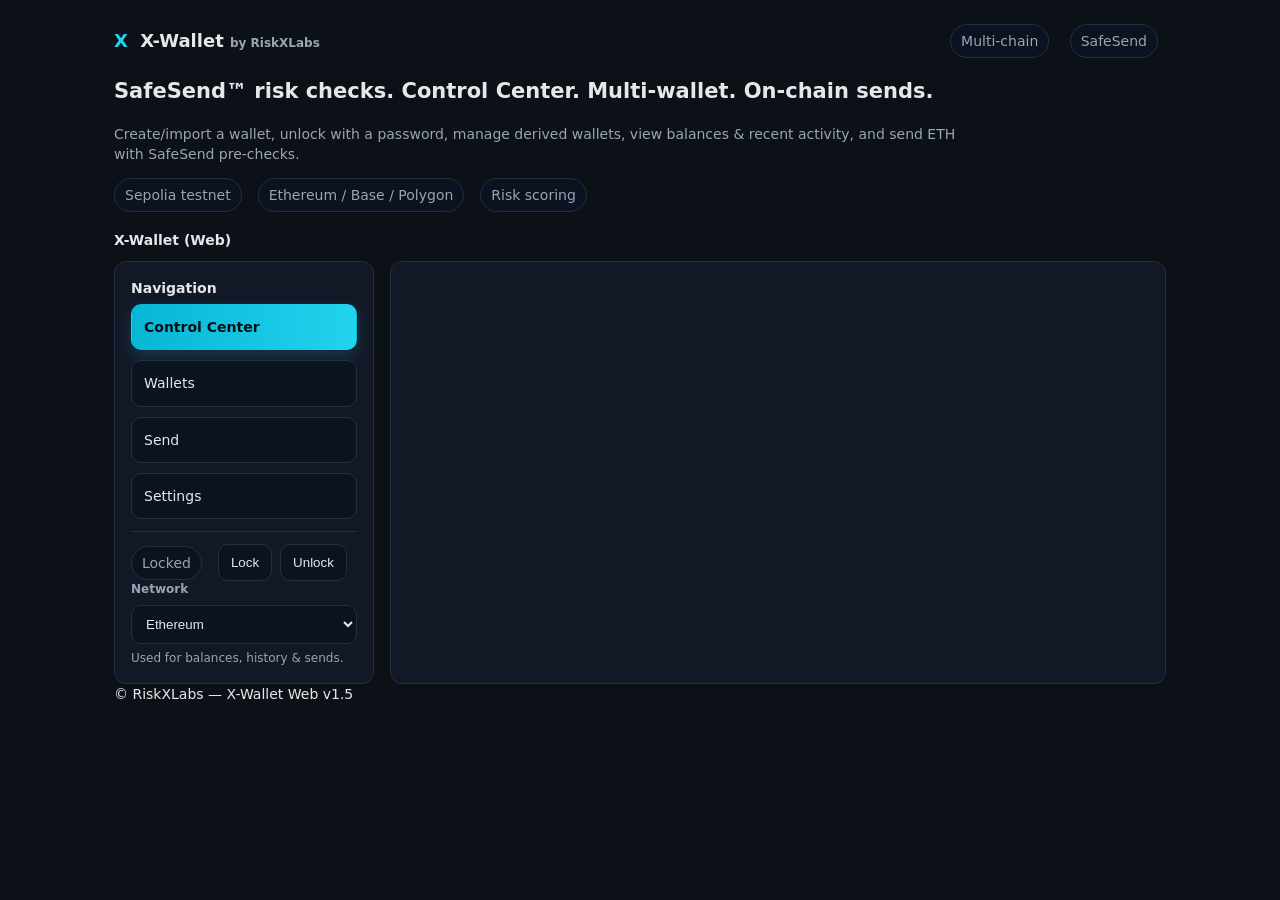
==== index.html @ 80f44974 "Update index.html" ====
<!doctype html>
<html lang="en">
<head>
  <meta charset="utf-8" />
  <meta name="viewport" content="width=device-width, initial-scale=1" />
  <title>X-Wallet by RiskXLabs — Web v1.5 (1.4 layout)</title>

  <!-- CSP: esm.sh (modules), your RPC/Worker; Etherscan only for links -->
  <meta http-equiv="Content-Security-Policy"
        content="
          default-src 'self';
          script-src 'self' https://esm.sh;
          connect-src 'self'
                       https://eth-mainnet.g.alchemy.com
                       https://eth-sepolia.g.alchemy.com
                       https://base-mainnet.g.alchemy.com
                       https://polygon-mainnet.g.alchemy.com
                       https://arb-mainnet.g.alchemy.com
                       https://opt-mainnet.g.alchemy.com
                       https://xwalletv1dot2.agedotcom.workers.dev
                       https://xwalletv1dot2.agedotcom.workers.dev/;
          style-src 'self' 'unsafe-inline';
          img-src 'self' data:;
          font-src 'self' data:;
          base-uri 'self';
          frame-ancestors 'none';
        ">

  <link rel="icon" href="assets/favicon.png" />
  <link rel="stylesheet" href="css/styles.css" />
</head>
<body>
  <div class="container">
    <!-- Top bar / brand -->
    <div class="nav">
      <div class="brand">
        <span class="x">X</span> X-Wallet <span class="small">by RiskXLabs</span>
      </div>
      <div class="cta">
        <span class="badge">Multi-chain</span>
        <span class="badge">SafeSend</span>
      </div>
    </div>

    <!-- Hero -->
    <section class="hero">
      <div>
        <h1>SafeSend™ risk checks. Control Center. Multi-wallet. On-chain sends.</h1>
        <p class="lead">
          Create/import a wallet, unlock with a password, manage derived wallets,
          view balances & recent activity, and send ETH with SafeSend pre-checks.
        </p>
        <div class="flex">
          <span class="badge">Sepolia testnet</span>
          <span class="badge">Ethereum / Base / Polygon</span>
          <span class="badge">Risk scoring</span>
        </div>
      </div>
    </section>

    <!-- App shell -->
    <section class="app">
      <div class="section-title">X-Wallet (Web)</div>
      <div class="app-grid">
        <!-- Sidebar -->
        <div class="card sidebar">
          <div class="label">Navigation</div>
          <div class="item active" data-view="dashboard">Control Center</div>
          <div class="item" data-view="wallets">Wallets</div>
          <div class="item" data-view="send">Send</div>
          <div class="item" data-view="settings">Settings</div>
          <hr class="sep" />
          <div class="flex">
            <div id="lockState" class="badge">Locked</div>
            <button class="btn" id="btnLock">Lock</button>
            <button class="btn" id="btnUnlock">Unlock</button>
          </div>

          <!-- NEW: Network selector (v1.5) -->
          <div class="net-select">
            <div class="label small">Network</div>
            <select id="netSelect">
              <option value="ethereum">Ethereum</option>
              <option value="base">Base</option>
              <option value="polygon">Polygon</option>
              <option value="arbitrum">Arbitrum</option>
              <option value="optimism">Optimism</option>
              <option value="sepolia">Sepolia</option>
            </select>
            <div class="small" style="margin-top:6px;color:var(--muted)">
              Used for balances, history & sends.
            </div>
          </div>
        </div>

        <!-- Main view container -->
        <div class="card" id="view"><!-- app.js renders here --></div>
      </div>
    </section>

    <footer class="footer">© RiskXLabs — X-Wallet Web v1.5</footer>
  </div>

  <!-- Unlock modal -->
  <div class="lock" id="lockModal" aria-hidden="true">
    <div class="panel">
      <div class="label">Unlock your wallet</div>
      <div class="small">Your secret phrase is encrypted locally. Enter your password to unlock.</div>
      <div style="height:8px"></div>
      <input id="unlockPassword" type="password" placeholder="Password" />
      <div style="height:8px"></div>
      <div class="flex">
        <button class="btn" id="doUnlock">Unlock</button>
        <button class="btn ghost" id="cancelUnlock">Cancel</button>
      </div>
      <div class="small" id="unlockMsg"></div>
    </div>
  </div>

  <!-- Risk Review Modal (SafeSend) -->
  <div id="riskModal" class="modal" aria-hidden="true">
    <div class="modal__panel">
      <div class="modal__header">
        <div class="label">SafeSend risk review</div>
        <button id="riskClose" class="icon-btn" aria-label="Close">✕</button>
      </div>

      <div class="risk-meter">
        <div id="riskMeter" class="risk-meter__scale">
          <div id="riskMeterBar" class="risk-meter__bar" style="--score:0"></div>
        </div>
        <div class="risk-meter__labels"><span>0</span><span>25</span><span>50</span><span>75</span><span>100</span></div>
        <div id="riskScoreText" class="risk-meter__score">Risk score: 0</div>
      </div>

      <div id="riskFactors" class="risk-factors small"></div>

      <div id="riskWarning" class="risk-warning" style="display:none">
        This transaction has been identified by SafeSend as one involving substantial risk of being a scam or fraud.
        The submitter understands that this is an attempt at intervention using the best available information.
        The submitter assumes full financial responsibility for ignoring the stated risk factors.
        <label class="checkbox"><input id="riskAgree" type="checkbox"> <span>I agree</span></label>
      </div>

      <div class="modal__actions">
        <button id="riskCancel" class="btn ghost">Cancel</button>
        <button id="riskProceed" class="btn primary" disabled>Complete transaction</button>
      </div>
    </div>
  </div>

  <!-- Minimal bootstrapping for network select -->
  <script>
    (function(){
      const KEY = "xw.selectedNetworks";
      const el  = document.getElementById("netSelect");
      try {
        const stored = JSON.parse(localStorage.getItem(KEY) || '["sepolia"]');
        const cur = Array.isArray(stored) && stored[0] ? stored[0] : "sepolia";
        el.value = cur;
      } catch { el.value = "sepolia"; }

      el.addEventListener("change", () => {
        const val = el.value || "sepolia";
        localStorage.setItem(KEY, JSON.stringify([val]));
        // Optional: let app.js update provider immediately if it listens.
        window.dispatchEvent(new CustomEvent("xw:networkChanged", { detail: val }));
      });
    })();
  </script>

  <!-- App script (ESM) -->
  <script type="module" src="js/app.js"></script>
</body>
</html>
---- css/styles.css ----
/* === Base =========================================================== */
:root{
  --bg:#0c1117; --card:#121826; --text:#e6e7ea; --muted:#9aa4b2;
  --border:#262f40; --accent:#06b6d4; --accent-2:#22d3ee;
  --danger:#ef4444; --warn:#f59e0b; --ok:#10b981;
}
*{box-sizing:border-box}
html,body{margin:0;padding:0;background:var(--bg);color:var(--text);font:14px/1.45 system-ui,-apple-system,Segoe UI,Roboto,Inter,Arial,sans-serif}
a{color:#7dd3fc;text-decoration:none}a:hover{text-decoration:underline}
.container{max-width:1100px;margin:0 auto;padding:24px}

/* nav / hero / cards / sidebar -------------------------------------- */
.nav{display:flex;align-items:center;justify-content:space-between;margin-bottom:16px}
.brand{font-weight:700;font-size:18px}.brand .x{color:var(--accent-2);margin-right:6px}
.cta .badge{margin-left:8px}
.hero .lead{color:var(--muted);max-width:850px}
.badge{display:inline-block;padding:6px 10px;background:#0b1220;border:1px solid var(--border);border-radius:999px;margin-right:8px;color:var(--muted)}

.section-title{font-weight:700;margin:18px 0 10px}
.app-grid{display:grid;grid-template-columns:260px 1fr;gap:16px}
.card{background:var(--card);border:1px solid var(--border);border-radius:12px;padding:16px}

/* Sidebar items exactly like 1.4 (button feel + hover) */
.sidebar .item{
  padding:12px;border-radius:10px;border:1px solid var(--border);margin-bottom:10px;cursor:pointer;
  background:#0b1220; transition: border-color .15s, background .15s, transform .05s;
}
.sidebar .item:hover{border-color:#334155;background:#0d1524}
.sidebar .item.active{
  background:linear-gradient(90deg,var(--accent),var(--accent-2)); color:#041019; border-color:transparent; font-weight:800;
  box-shadow:0 6px 16px rgba(34,211,238,.18);
}

/* Shared UI */
.flex{display:flex;gap:8px;align-items:center}
.sep{border:none;border-top:1px solid var(--border);margin:12px 0}
.label{font-weight:700;margin-bottom:6px}
.small{color:var(--muted);font-size:12px}
.mono{font-family:ui-monospace,SFMono-Regular,Menlo,Consolas,"Liberation Mono",monospace}

/* buttons / inputs --------------------------------------------------- */
.btn{background:#0b1220;border:1px solid var(--border);color:var(--text);border-radius:10px;padding:10px 12px;cursor:pointer}
.btn:hover{border-color:#334155}
.btn.primary{background:linear-gradient(90deg,var(--accent),var(--accent-2));color:#041019;border:0;font-weight:800}
.btn.ghost{background:transparent;border:1px solid var(--border)}
.icon-btn{background:transparent;border:1px solid var(--border);border-radius:8px;color:var(--muted);padding:6px 8px;cursor:pointer}
.icon-btn:hover{color:var(--text);border-color:#48556a}
input,select,textarea{width:100%;background:#0b1220;border:1px solid var(--border);color:var(--text);border-radius:10px;padding:10px}
.table{width:100%;border-collapse:collapse}
.table th,.table td{border-bottom:1px solid var(--border);padding:10px 6px;text-align:left}

/* lock modal --------------------------------------------------------- */
.lock{position:fixed;inset:0;background:#0008;display:none;align-items:center;justify-content:center;z-index:60}
.lock.active{display:flex}
.lock .panel{background:var(--card);border:1px solid var(--border);border-radius:12px;padding:16px;max-width:420px;width:100%}

/* === Risk Review modal (1.4 styling) ================================ */
.modal{position:fixed;inset:0;display:none;align-items:center;justify-content:center;background:#0008;z-index:70}
.modal.active{display:flex}
.modal__panel{background:var(--card);border:1px solid var(--border);border-radius:14px;max-width:560px;width:100%;padding:18px}
.modal__header{display:flex;align-items:center;justify-content:space-between;margin-bottom:8px}
.modal__actions{display:flex;justify-content:flex-end;gap:8px;margin-top:12px}

/* Risk Meter (animated) */
.risk-meter{margin:6px 0 10px}
.risk-meter__scale{
  position:relative;height:18px;border-radius:999px;background:#0b1220;border:1px solid var(--border);overflow:hidden;
}
.risk-meter__bar{
  position:absolute;left:0;top:0;bottom:0;width:calc(var(--score,0)*1%);
  background:linear-gradient(90deg,#10b981 0% 60%,#f59e0b 60% 85%,#ef4444 85% 100%);
  border-radius:999px;box-shadow:0 0 4px #000 inset;transition:width .6s ease;
}
.risk-meter__labels{display:flex;justify-content:space-between;font-size:12px;color:var(--muted);margin-top:6px}
.risk-meter__score{margin-top:6px;font-weight:700}

/* Factors ------------------------------------------------------------ */
.risk-factors{display:grid;gap:8px;margin-top:10px}
.factor{display:flex;align-items:flex-start;gap:8px;border:1px solid var(--border);border-radius:10px;padding:8px}
.factor__badge{font-size:12px;padding:4px 8px;border-radius:999px;color:#061416;font-weight:700}
.factor--low  .factor__badge{background:var(--ok)}
.factor--medium .factor__badge,
.factor--med .factor__badge{background:var(--warn)}
.factor--high .factor__badge{background:var(--danger)}

/* Warning copy ------------------------------------------------------- */
.risk-warning{border:1px solid #4c1d1d;background:#1b0b0b;border-radius:12px;padding:12px;margin-top:10px;color:#fca5a5}
.checkbox{display:flex;align-items:center;gap:8px;margin-top:8px}

/* Risk chips on history items --------------------------------------- */
.chip{display:inline-block;border-radius:999px;padding:2px 8px;font-size:11px;border:1px solid var(--border);margin-left:6px}
.chip.low{background:#072d26;color:#6ee7b7;border-color:#0f3d35}
.chip.med{background:#3a2b08;color:#fde68a;border-color:#6b4d0e}
.chip.high{background:#3b0a0a;color:#fca5a5;border-color:#7f1d1d}

/* send form ---------------------------------------------------------- */
.send-form{display:grid;grid-template-columns:1fr 1fr 1fr auto;gap:8px;align-items:center}
@media (max-width:840px){.app-grid{grid-template-columns:1fr}.send-form{grid-template-columns:1fr}}
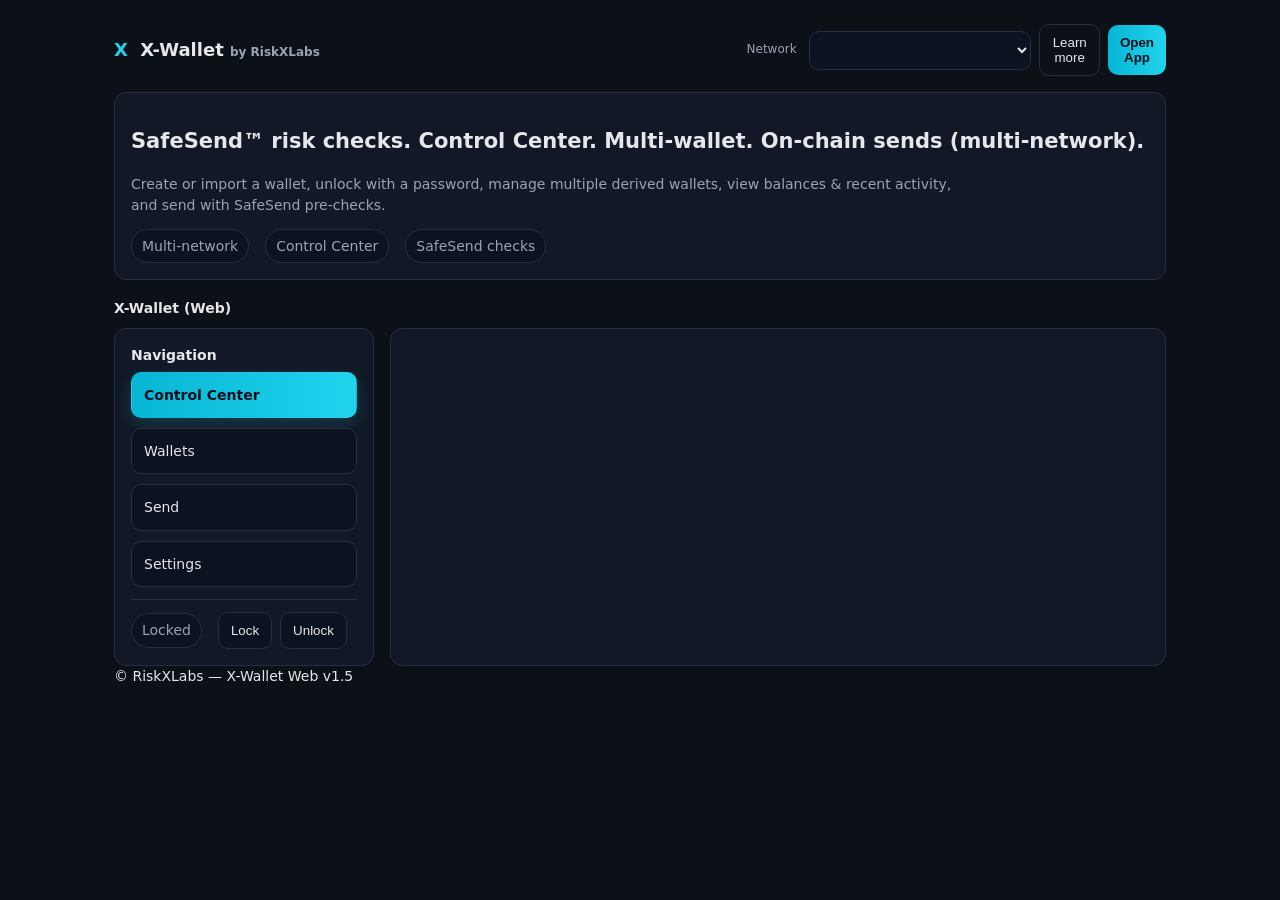
==== commit b0d01426: "Update index.html" ====
--- a/index.html
+++ b/index.html
@@ -3,22 +3,14 @@
 <head>
   <meta charset="utf-8" />
   <meta name="viewport" content="width=device-width, initial-scale=1" />
-  <title>X-Wallet by RiskXLabs — Web v1.5 (1.4 layout)</title>
+  <title>X-Wallet by RiskXLabs — Web v1.5</title>
 
-  <!-- CSP: esm.sh (modules), your RPC/Worker; Etherscan only for links -->
+  <!-- CSP: esm modules, Alchemy (any network), and your SafeSend worker -->
   <meta http-equiv="Content-Security-Policy"
         content="
           default-src 'self';
           script-src 'self' https://esm.sh;
-          connect-src 'self'
-                       https://eth-mainnet.g.alchemy.com
-                       https://eth-sepolia.g.alchemy.com
-                       https://base-mainnet.g.alchemy.com
-                       https://polygon-mainnet.g.alchemy.com
-                       https://arb-mainnet.g.alchemy.com
-                       https://opt-mainnet.g.alchemy.com
-                       https://xwalletv1dot2.agedotcom.workers.dev
-                       https://xwalletv1dot2.agedotcom.workers.dev/;
+          connect-src 'self' https://*.g.alchemy.com https://xwalletv1dot2.agedotcom.workers.dev;
           style-src 'self' 'unsafe-inline';
           img-src 'self' data:;
           font-src 'self' data:;
@@ -26,39 +18,45 @@
           frame-ancestors 'none';
         ">
 
-  <link rel="icon" href="assets/favicon.png" />
+  <!-- Your existing stylesheet (keeps v1.4 aesthetic) -->
   <link rel="stylesheet" href="css/styles.css" />
 </head>
 <body>
   <div class="container">
-    <!-- Top bar / brand -->
-    <div class="nav">
+    <!-- Top nav / brand -->
+    <div class="nav" style="display:flex;align-items:center;justify-content:space-between;margin-bottom:16px">
       <div class="brand">
-        <span class="x">X</span> X-Wallet <span class="small">by RiskXLabs</span>
+        <span class="x" style="color:#22d3ee;margin-right:6px">X</span>
+        X-Wallet <span class="small">by RiskXLabs</span>
       </div>
-      <div class="cta">
-        <span class="badge">Multi-chain</span>
-        <span class="badge">SafeSend</span>
+      <div class="cta" style="display:flex;align-items:center;gap:8px">
+        <!-- Network selector -->
+        <label for="networkSelect" class="small" style="margin-right:4px">Network</label>
+        <select id="networkSelect" style="min-width:160px">
+          <!-- app.js fills and selects current -->
+        </select>
+        <button class="btn ghost" id="ctaLearn">Learn more</button>
+        <button class="btn primary" id="ctaApp">Open App</button>
       </div>
     </div>
 
     <!-- Hero -->
-    <section class="hero">
+    <section class="hero card">
       <div>
-        <h1>SafeSend™ risk checks. Control Center. Multi-wallet. On-chain sends.</h1>
+        <h1>SafeSend™ risk checks. Control Center. Multi-wallet. On-chain sends (multi-network).</h1>
         <p class="lead">
-          Create/import a wallet, unlock with a password, manage derived wallets,
-          view balances & recent activity, and send ETH with SafeSend pre-checks.
+          Create or import a wallet, unlock with a password, manage multiple derived wallets,
+          view balances & recent activity, and send with SafeSend pre-checks.
         </p>
         <div class="flex">
-          <span class="badge">Sepolia testnet</span>
-          <span class="badge">Ethereum / Base / Polygon</span>
-          <span class="badge">Risk scoring</span>
+          <span class="badge">Multi-network</span>
+          <span class="badge">Control Center</span>
+          <span class="badge">SafeSend checks</span>
         </div>
       </div>
     </section>
 
-    <!-- App shell -->
+    <!-- App shell (v1.4 layout) -->
     <section class="app">
       <div class="section-title">X-Wallet (Web)</div>
       <div class="app-grid">
@@ -75,22 +73,6 @@
             <button class="btn" id="btnLock">Lock</button>
             <button class="btn" id="btnUnlock">Unlock</button>
           </div>
-
-          <!-- NEW: Network selector (v1.5) -->
-          <div class="net-select">
-            <div class="label small">Network</div>
-            <select id="netSelect">
-              <option value="ethereum">Ethereum</option>
-              <option value="base">Base</option>
-              <option value="polygon">Polygon</option>
-              <option value="arbitrum">Arbitrum</option>
-              <option value="optimism">Optimism</option>
-              <option value="sepolia">Sepolia</option>
-            </select>
-            <div class="small" style="margin-top:6px;color:var(--muted)">
-              Used for balances, history & sends.
-            </div>
-          </div>
         </div>
 
         <!-- Main view container -->
@@ -101,8 +83,8 @@
     <footer class="footer">© RiskXLabs — X-Wallet Web v1.5</footer>
   </div>
 
-  <!-- Unlock modal -->
-  <div class="lock" id="lockModal" aria-hidden="true">
+  <!-- Lock modal -->
+  <div class="lock" id="lockModal">
     <div class="panel">
       <div class="label">Unlock your wallet</div>
       <div class="small">Your secret phrase is encrypted locally. Enter your password to unlock.</div>
@@ -125,6 +107,7 @@
         <button id="riskClose" class="icon-btn" aria-label="Close">✕</button>
       </div>
 
+      <!-- Meter -->
       <div class="risk-meter">
         <div id="riskMeter" class="risk-meter__scale">
           <div id="riskMeterBar" class="risk-meter__bar" style="--score:0"></div>
@@ -133,8 +116,10 @@
         <div id="riskScoreText" class="risk-meter__score">Risk score: 0</div>
       </div>
 
+      <!-- Factors -->
       <div id="riskFactors" class="risk-factors small"></div>
 
+      <!-- High-risk acknowledgement -->
       <div id="riskWarning" class="risk-warning" style="display:none">
         This transaction has been identified by SafeSend as one involving substantial risk of being a scam or fraud.
         The submitter understands that this is an attempt at intervention using the best available information.
@@ -149,27 +134,7 @@
     </div>
   </div>
 
-  <!-- Minimal bootstrapping for network select -->
-  <script>
-    (function(){
-      const KEY = "xw.selectedNetworks";
-      const el  = document.getElementById("netSelect");
-      try {
-        const stored = JSON.parse(localStorage.getItem(KEY) || '["sepolia"]');
-        const cur = Array.isArray(stored) && stored[0] ? stored[0] : "sepolia";
-        el.value = cur;
-      } catch { el.value = "sepolia"; }
-
-      el.addEventListener("change", () => {
-        const val = el.value || "sepolia";
-        localStorage.setItem(KEY, JSON.stringify([val]));
-        // Optional: let app.js update provider immediately if it listens.
-        window.dispatchEvent(new CustomEvent("xw:networkChanged", { detail: val }));
-      });
-    })();
-  </script>
-
   <!-- App script (ESM) -->
   <script type="module" src="js/app.js"></script>
 </body>
-</html>
+</html>
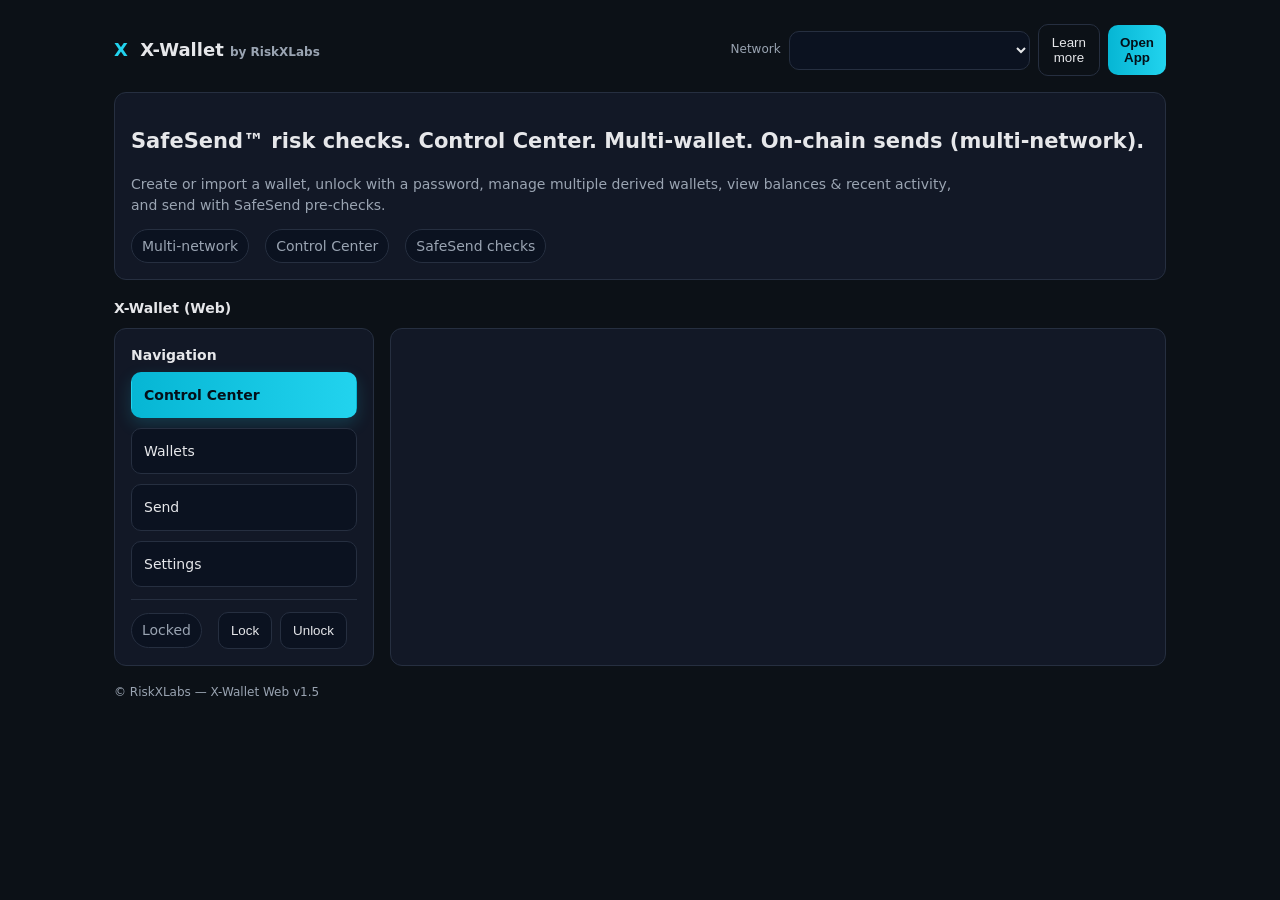
==== commit fbec9fd8: "Update index.html" ====
--- a/index.html
+++ b/index.html
@@ -18,23 +18,18 @@
           frame-ancestors 'none';
         ">
 
-  <!-- Your existing stylesheet (keeps v1.4 aesthetic) -->
   <link rel="stylesheet" href="css/styles.css" />
 </head>
 <body>
   <div class="container">
     <!-- Top nav / brand -->
-    <div class="nav" style="display:flex;align-items:center;justify-content:space-between;margin-bottom:16px">
+    <div class="nav">
       <div class="brand">
-        <span class="x" style="color:#22d3ee;margin-right:6px">X</span>
-        X-Wallet <span class="small">by RiskXLabs</span>
+        <span class="x">X</span> X-Wallet <span class="small">by RiskXLabs</span>
       </div>
-      <div class="cta" style="display:flex;align-items:center;gap:8px">
-        <!-- Network selector -->
-        <label for="networkSelect" class="small" style="margin-right:4px">Network</label>
-        <select id="networkSelect" style="min-width:160px">
-          <!-- app.js fills and selects current -->
-        </select>
+      <div class="cta flex">
+        <label for="networkSelect" class="small">Network</label>
+        <select id="networkSelect" style="min-width:180px"></select>
         <button class="btn ghost" id="ctaLearn">Learn more</button>
         <button class="btn primary" id="ctaApp">Open App</button>
       </div>
@@ -56,7 +51,7 @@
       </div>
     </section>
 
-    <!-- App shell (v1.4 layout) -->
+    <!-- App shell -->
     <section class="app">
       <div class="section-title">X-Wallet (Web)</div>
       <div class="app-grid">
@@ -80,7 +75,7 @@
       </div>
     </section>
 
-    <footer class="footer">© RiskXLabs — X-Wallet Web v1.5</footer>
+    <footer class="small" style="margin-top:18px;color:var(--muted)">© RiskXLabs — X-Wallet Web v1.5</footer>
   </div>
 
   <!-- Lock modal -->
@@ -137,4 +132,4 @@
   <!-- App script (ESM) -->
   <script type="module" src="js/app.js"></script>
 </body>
-</html>+</html>
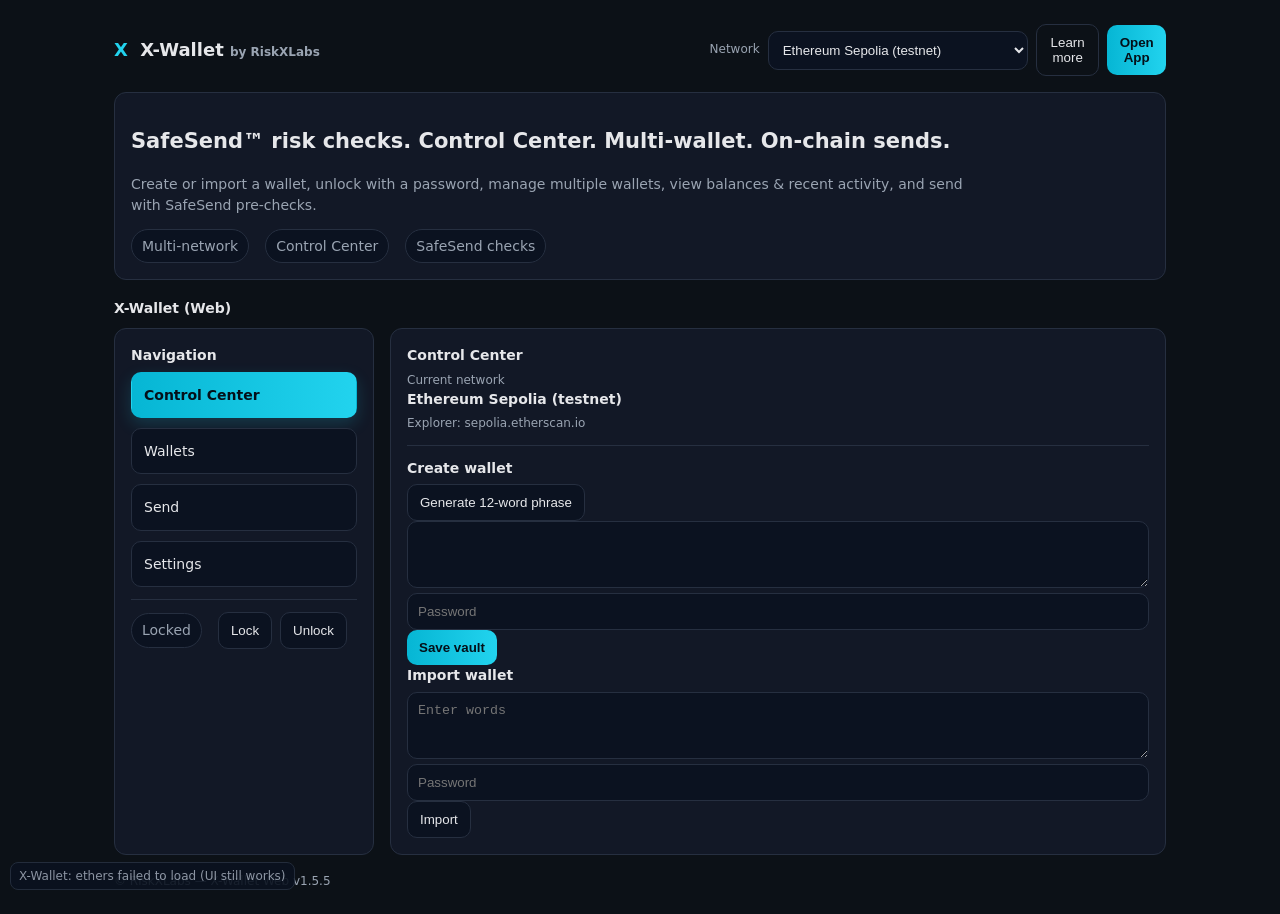
==== commit 5dc24f81: "Update index.html" ====
--- a/index.html
+++ b/index.html
@@ -1,16 +1,21 @@
 <!doctype html>
 <html lang="en">
 <head>
-  <meta charset="utf-8" />
-  <meta name="viewport" content="width=device-width, initial-scale=1" />
-  <title>X-Wallet by RiskXLabs — Web v1.5</title>
+  <meta charset="utf-8"/>
+  <meta name="viewport" content="width=device-width, initial-scale=1"/>
+  <title>X-Wallet by RiskXLabs — Web v1.5.5</title>
 
-  <!-- CSP: esm modules, Alchemy (any network), and your SafeSend worker -->
+  <!-- Content Security Policy: allow esm.sh modules, your RPCs, Coingecko, and the SafeSend worker -->
   <meta http-equiv="Content-Security-Policy"
         content="
           default-src 'self';
           script-src 'self' https://esm.sh;
-          connect-src 'self' https://*.g.alchemy.com https://xwalletv1dot2.agedotcom.workers.dev;
+          connect-src 'self'
+                       https://*.g.alchemy.com
+                       https://*.infura.io
+                       https://api.coingecko.com
+                       https://xwalletv1dot2.agedotcom.workers.dev
+                       https://esm.sh;
           style-src 'self' 'unsafe-inline';
           img-src 'self' data:;
           font-src 'self' data:;
@@ -18,7 +23,18 @@
           frame-ancestors 'none';
         ">
 
-  <link rel="stylesheet" href="css/styles.css" />
+  <link rel="stylesheet" href="css/styles.css"/>
+
+  <!-- Libraries -->
+  <script src="https://cdn.jsdelivr.net/npm/chart.js@4.4.0/dist/chart.umd.min.js"></script>
+  <script type="module">
+    import { ethers } from 'https://esm.sh/ethers@6.13.2';
+    window.ethers = ethers;
+  </script>
+  <script type="module">
+    import { Client } from 'https://esm.sh/@xmtp/xmtp-js@11.5.0';
+    window.XMTP = { Client };
+  </script>
 </head>
 <body>
   <div class="container">
@@ -38,9 +54,9 @@
     <!-- Hero -->
     <section class="hero card">
       <div>
-        <h1>SafeSend™ risk checks. Control Center. Multi-wallet. On-chain sends (multi-network).</h1>
+        <h1>SafeSend™ risk checks. Control Center. Multi-wallet. On-chain sends.</h1>
         <p class="lead">
-          Create or import a wallet, unlock with a password, manage multiple derived wallets,
+          Create or import a wallet, unlock with a password, manage multiple wallets,
           view balances & recent activity, and send with SafeSend pre-checks.
         </p>
         <div class="flex">
@@ -62,7 +78,7 @@
           <div class="item" data-view="wallets">Wallets</div>
           <div class="item" data-view="send">Send</div>
           <div class="item" data-view="settings">Settings</div>
-          <hr class="sep" />
+          <hr class="sep"/>
           <div class="flex">
             <div id="lockState" class="badge">Locked</div>
             <button class="btn" id="btnLock">Lock</button>
@@ -75,7 +91,7 @@
       </div>
     </section>
 
-    <footer class="small" style="margin-top:18px;color:var(--muted)">© RiskXLabs — X-Wallet Web v1.5</footer>
+    <footer class="small" style="margin-top:18px;color:var(--muted)">© RiskXLabs — X-Wallet Web v1.5.5</footer>
   </div>
 
   <!-- Lock modal -->
@@ -84,7 +100,7 @@
       <div class="label">Unlock your wallet</div>
       <div class="small">Your secret phrase is encrypted locally. Enter your password to unlock.</div>
       <div style="height:8px"></div>
-      <input id="unlockPassword" type="password" placeholder="Password" />
+      <input id="unlockPassword" type="password" placeholder="Password"/>
       <div style="height:8px"></div>
       <div class="flex">
         <button class="btn" id="doUnlock">Unlock</button>
@@ -94,7 +110,7 @@
     </div>
   </div>
 
-  <!-- Risk Review Modal (SafeSend) -->
+  <!-- SafeSend Risk Review Modal (always shown; app.js controls behavior) -->
   <div id="riskModal" class="modal" aria-hidden="true">
     <div class="modal__panel">
       <div class="modal__header">
@@ -102,7 +118,7 @@
         <button id="riskClose" class="icon-btn" aria-label="Close">✕</button>
       </div>
 
-      <!-- Meter -->
+      <!-- Risk meter -->
       <div class="risk-meter">
         <div id="riskMeter" class="risk-meter__scale">
           <div id="riskMeterBar" class="risk-meter__bar" style="--score:0"></div>
@@ -111,16 +127,11 @@
         <div id="riskScoreText" class="risk-meter__score">Risk score: 0</div>
       </div>
 
-      <!-- Factors -->
-      <div id="riskFactors" class="risk-factors small"></div>
+      <!-- Risk factors list -->
+      <div id="riskFactors" class="risk-factors small">No notable factors.</div>
 
-      <!-- High-risk acknowledgement -->
-      <div id="riskWarning" class="risk-warning" style="display:none">
-        This transaction has been identified by SafeSend as one involving substantial risk of being a scam or fraud.
-        The submitter understands that this is an attempt at intervention using the best available information.
-        The submitter assumes full financial responsibility for ignoring the stated risk factors.
-        <label class="checkbox"><input id="riskAgree" type="checkbox"> <span>I agree</span></label>
-      </div>
+      <!-- High-risk acknowledgment (70–89 only; hidden otherwise) -->
+      <div id="riskWarning" class="risk-warning" style="display:none"></div>
 
       <div class="modal__actions">
         <button id="riskCancel" class="btn ghost">Cancel</button>
@@ -129,7 +140,7 @@
     </div>
   </div>
 
-  <!-- App script (ESM) -->
-  <script type="module" src="js/app.js"></script>
+  <!-- App script (cache-busted to v1.5.5) -->
+  <script type="module" crossorigin src="js/app.js?v=1.5.5"></script>
 </body>
 </html>
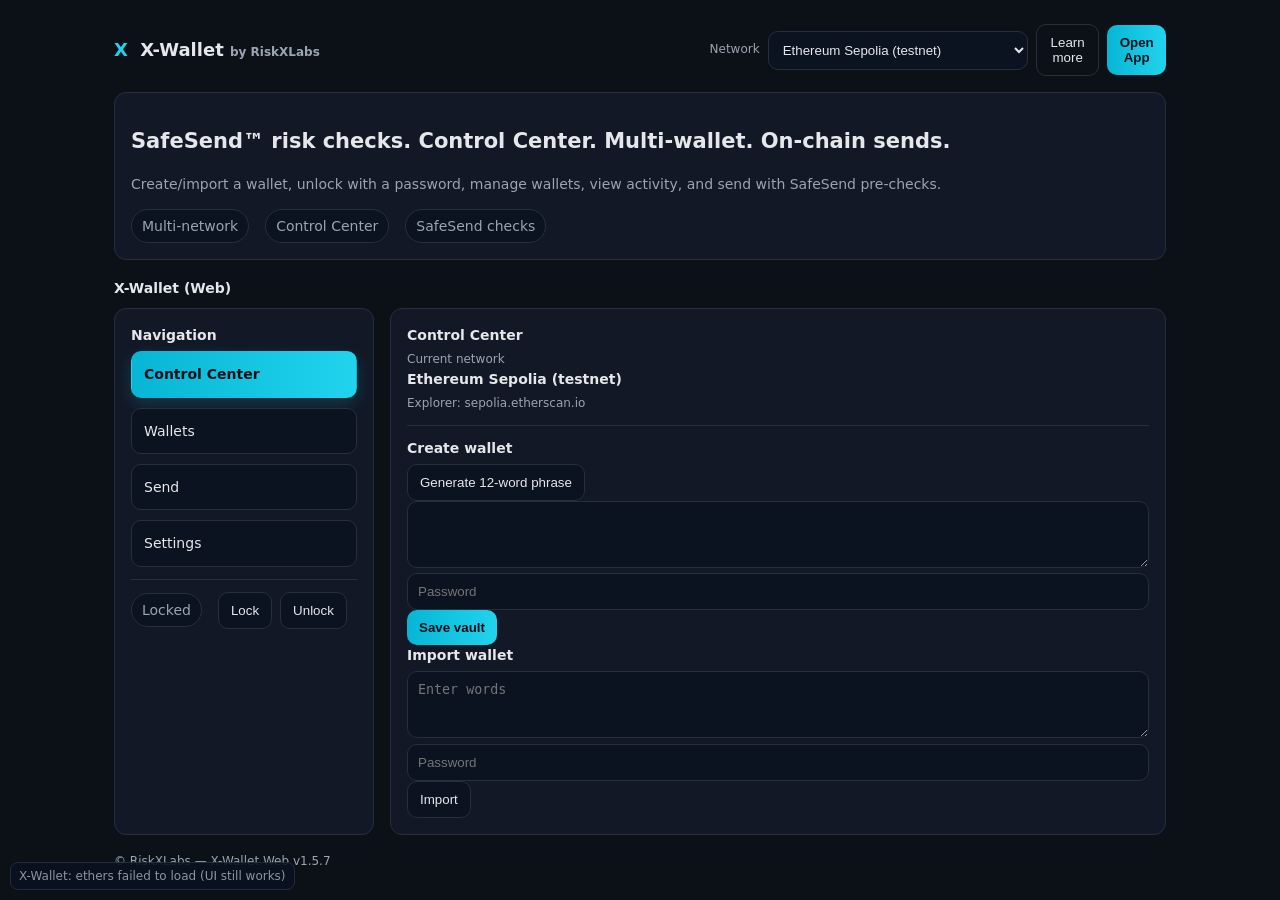
==== commit 9001950e: "Update index.html" ====
--- a/index.html
+++ b/index.html
@@ -3,9 +3,9 @@
 <head>
   <meta charset="utf-8"/>
   <meta name="viewport" content="width=device-width, initial-scale=1"/>
-  <title>X-Wallet by RiskXLabs — Web v1.5.5</title>
+  <title>X-Wallet by RiskXLabs — Web v1.5.7</title>
 
-  <!-- Content Security Policy: allow esm.sh modules, your RPCs, Coingecko, and the SafeSend worker -->
+  <!-- CSP: no inline scripts; only self + esm.sh allowed for scripts -->
   <meta http-equiv="Content-Security-Policy"
         content="
           default-src 'self';
@@ -24,25 +24,11 @@
         ">
 
   <link rel="stylesheet" href="css/styles.css"/>
-
-  <!-- Libraries -->
-  <script src="https://cdn.jsdelivr.net/npm/chart.js@4.4.0/dist/chart.umd.min.js"></script>
-  <script type="module">
-    import { ethers } from 'https://esm.sh/ethers@6.13.2';
-    window.ethers = ethers;
-  </script>
-  <script type="module">
-    import { Client } from 'https://esm.sh/@xmtp/xmtp-js@11.5.0';
-    window.XMTP = { Client };
-  </script>
 </head>
 <body>
   <div class="container">
-    <!-- Top nav / brand -->
     <div class="nav">
-      <div class="brand">
-        <span class="x">X</span> X-Wallet <span class="small">by RiskXLabs</span>
-      </div>
+      <div class="brand"><span class="x">X</span> X-Wallet <span class="small">by RiskXLabs</span></div>
       <div class="cta flex">
         <label for="networkSelect" class="small">Network</label>
         <select id="networkSelect" style="min-width:180px"></select>
@@ -51,27 +37,17 @@
       </div>
     </div>
 
-    <!-- Hero -->
     <section class="hero card">
       <div>
         <h1>SafeSend™ risk checks. Control Center. Multi-wallet. On-chain sends.</h1>
-        <p class="lead">
-          Create or import a wallet, unlock with a password, manage multiple wallets,
-          view balances & recent activity, and send with SafeSend pre-checks.
-        </p>
-        <div class="flex">
-          <span class="badge">Multi-network</span>
-          <span class="badge">Control Center</span>
-          <span class="badge">SafeSend checks</span>
-        </div>
+        <p class="lead">Create/import a wallet, unlock with a password, manage wallets, view activity, and send with SafeSend pre-checks.</p>
+        <div class="flex"><span class="badge">Multi-network</span><span class="badge">Control Center</span><span class="badge">SafeSend checks</span></div>
       </div>
     </section>
 
-    <!-- App shell -->
     <section class="app">
       <div class="section-title">X-Wallet (Web)</div>
       <div class="app-grid">
-        <!-- Sidebar -->
         <div class="card sidebar">
           <div class="label">Navigation</div>
           <div class="item active" data-view="dashboard">Control Center</div>
@@ -79,19 +55,13 @@
           <div class="item" data-view="send">Send</div>
           <div class="item" data-view="settings">Settings</div>
           <hr class="sep"/>
-          <div class="flex">
-            <div id="lockState" class="badge">Locked</div>
-            <button class="btn" id="btnLock">Lock</button>
-            <button class="btn" id="btnUnlock">Unlock</button>
-          </div>
+          <div class="flex"><div id="lockState" class="badge">Locked</div><button class="btn" id="btnLock">Lock</button><button class="btn" id="btnUnlock">Unlock</button></div>
         </div>
-
-        <!-- Main view container -->
-        <div class="card" id="view"><!-- app.js renders here --></div>
+        <div class="card" id="view"></div>
       </div>
     </section>
 
-    <footer class="small" style="margin-top:18px;color:var(--muted)">© RiskXLabs — X-Wallet Web v1.5.5</footer>
+    <footer class="small" style="margin-top:18px;color:var(--muted)">© RiskXLabs — X-Wallet Web v1.5.7</footer>
   </div>
 
   <!-- Lock modal -->
@@ -102,15 +72,12 @@
       <div style="height:8px"></div>
       <input id="unlockPassword" type="password" placeholder="Password"/>
       <div style="height:8px"></div>
-      <div class="flex">
-        <button class="btn" id="doUnlock">Unlock</button>
-        <button class="btn ghost" id="cancelUnlock">Cancel</button>
-      </div>
+      <div class="flex"><button class="btn" id="doUnlock">Unlock</button><button class="btn ghost" id="cancelUnlock">Cancel</button></div>
       <div class="small" id="unlockMsg"></div>
     </div>
   </div>
 
-  <!-- SafeSend Risk Review Modal (always shown; app.js controls behavior) -->
+  <!-- Risk Review Modal -->
   <div id="riskModal" class="modal" aria-hidden="true">
     <div class="modal__panel">
       <div class="modal__header">
@@ -118,7 +85,6 @@
         <button id="riskClose" class="icon-btn" aria-label="Close">✕</button>
       </div>
 
-      <!-- Risk meter -->
       <div class="risk-meter">
         <div id="riskMeter" class="risk-meter__scale">
           <div id="riskMeterBar" class="risk-meter__bar" style="--score:0"></div>
@@ -127,10 +93,7 @@
         <div id="riskScoreText" class="risk-meter__score">Risk score: 0</div>
       </div>
 
-      <!-- Risk factors list -->
       <div id="riskFactors" class="risk-factors small">No notable factors.</div>
-
-      <!-- High-risk acknowledgment (70–89 only; hidden otherwise) -->
       <div id="riskWarning" class="risk-warning" style="display:none"></div>
 
       <div class="modal__actions">
@@ -140,7 +103,7 @@
     </div>
   </div>
 
-  <!-- App script (cache-busted to v1.5.5) -->
-  <script type="module" crossorigin src="js/app.js?v=1.5.5"></script>
+  <!-- Single module entry (no inline code) -->
+  <script type="module" crossorigin src="js/app.js?v=1.5.7"></script>
 </body>
 </html>
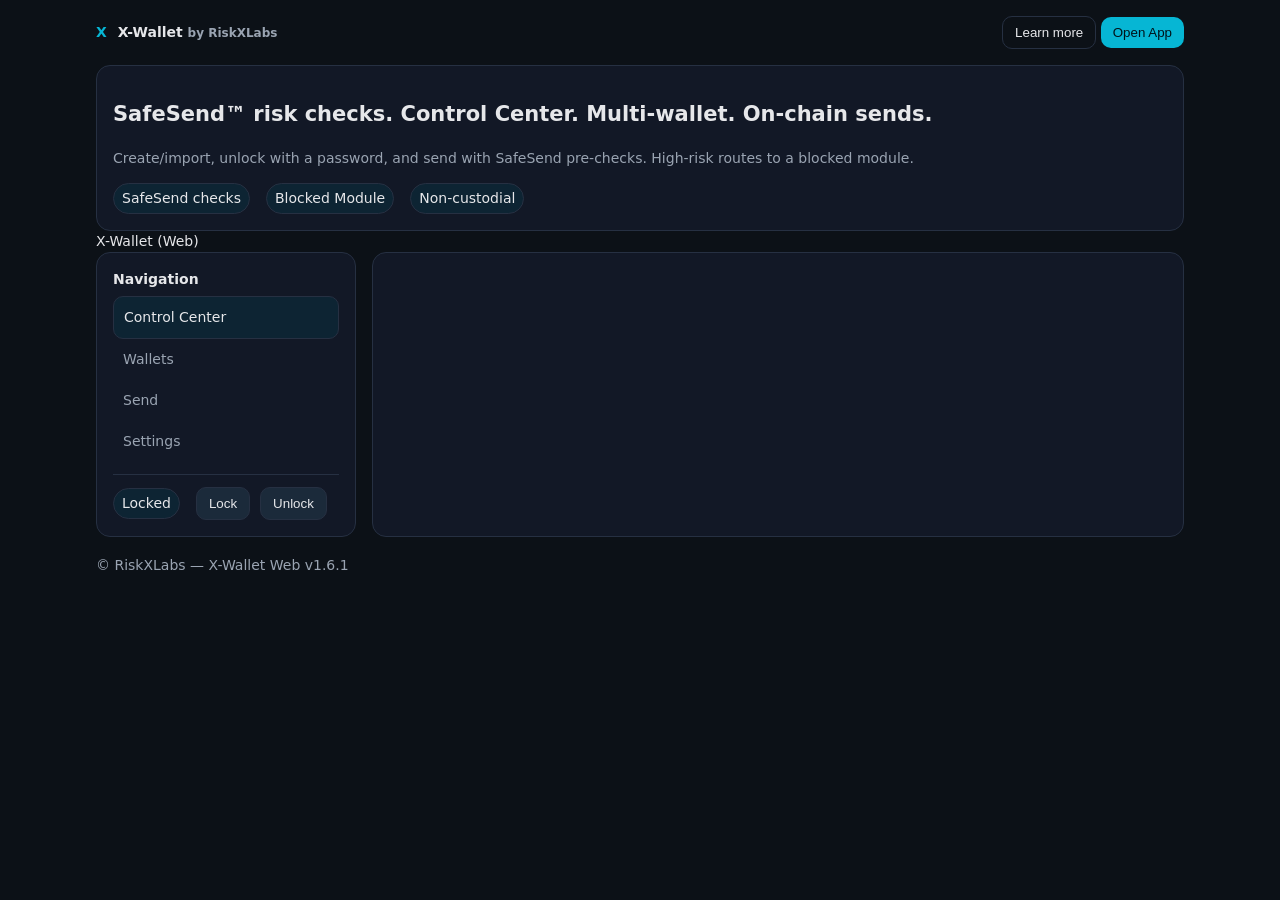
==== commit 3c7f38cb: "Create index.html" ====
--- a/index.html
+++ b/index.html
@@ -1,109 +1,6 @@
 <!doctype html>
-<html lang="en">
-<head>
-  <meta charset="utf-8"/>
-  <meta name="viewport" content="width=device-width, initial-scale=1"/>
-  <title>X-Wallet by RiskXLabs — Web v1.5.7</title>
-
-  <!-- CSP: no inline scripts; only self + esm.sh allowed for scripts -->
-  <meta http-equiv="Content-Security-Policy"
-        content="
-          default-src 'self';
-          script-src 'self' https://esm.sh;
-          connect-src 'self'
-                       https://*.g.alchemy.com
-                       https://*.infura.io
-                       https://api.coingecko.com
-                       https://xwalletv1dot2.agedotcom.workers.dev
-                       https://esm.sh;
-          style-src 'self' 'unsafe-inline';
-          img-src 'self' data:;
-          font-src 'self' data:;
-          base-uri 'self';
-          frame-ancestors 'none';
-        ">
-
-  <link rel="stylesheet" href="css/styles.css"/>
-</head>
-<body>
-  <div class="container">
-    <div class="nav">
-      <div class="brand"><span class="x">X</span> X-Wallet <span class="small">by RiskXLabs</span></div>
-      <div class="cta flex">
-        <label for="networkSelect" class="small">Network</label>
-        <select id="networkSelect" style="min-width:180px"></select>
-        <button class="btn ghost" id="ctaLearn">Learn more</button>
-        <button class="btn primary" id="ctaApp">Open App</button>
-      </div>
-    </div>
-
-    <section class="hero card">
-      <div>
-        <h1>SafeSend™ risk checks. Control Center. Multi-wallet. On-chain sends.</h1>
-        <p class="lead">Create/import a wallet, unlock with a password, manage wallets, view activity, and send with SafeSend pre-checks.</p>
-        <div class="flex"><span class="badge">Multi-network</span><span class="badge">Control Center</span><span class="badge">SafeSend checks</span></div>
-      </div>
-    </section>
-
-    <section class="app">
-      <div class="section-title">X-Wallet (Web)</div>
-      <div class="app-grid">
-        <div class="card sidebar">
-          <div class="label">Navigation</div>
-          <div class="item active" data-view="dashboard">Control Center</div>
-          <div class="item" data-view="wallets">Wallets</div>
-          <div class="item" data-view="send">Send</div>
-          <div class="item" data-view="settings">Settings</div>
-          <hr class="sep"/>
-          <div class="flex"><div id="lockState" class="badge">Locked</div><button class="btn" id="btnLock">Lock</button><button class="btn" id="btnUnlock">Unlock</button></div>
-        </div>
-        <div class="card" id="view"></div>
-      </div>
-    </section>
-
-    <footer class="small" style="margin-top:18px;color:var(--muted)">© RiskXLabs — X-Wallet Web v1.5.7</footer>
-  </div>
-
-  <!-- Lock modal -->
-  <div class="lock" id="lockModal">
-    <div class="panel">
-      <div class="label">Unlock your wallet</div>
-      <div class="small">Your secret phrase is encrypted locally. Enter your password to unlock.</div>
-      <div style="height:8px"></div>
-      <input id="unlockPassword" type="password" placeholder="Password"/>
-      <div style="height:8px"></div>
-      <div class="flex"><button class="btn" id="doUnlock">Unlock</button><button class="btn ghost" id="cancelUnlock">Cancel</button></div>
-      <div class="small" id="unlockMsg"></div>
-    </div>
-  </div>
-
-  <!-- Risk Review Modal -->
-  <div id="riskModal" class="modal" aria-hidden="true">
-    <div class="modal__panel">
-      <div class="modal__header">
-        <div class="label">SafeSend risk review</div>
-        <button id="riskClose" class="icon-btn" aria-label="Close">✕</button>
-      </div>
-
-      <div class="risk-meter">
-        <div id="riskMeter" class="risk-meter__scale">
-          <div id="riskMeterBar" class="risk-meter__bar" style="--score:0"></div>
-        </div>
-        <div class="risk-meter__labels"><span>0</span><span>25</span><span>50</span><span>75</span><span>100</span></div>
-        <div id="riskScoreText" class="risk-meter__score">Risk score: 0</div>
-      </div>
-
-      <div id="riskFactors" class="risk-factors small">No notable factors.</div>
-      <div id="riskWarning" class="risk-warning" style="display:none"></div>
-
-      <div class="modal__actions">
-        <button id="riskCancel" class="btn ghost">Cancel</button>
-        <button id="riskProceed" class="btn primary" disabled>Complete transaction</button>
-      </div>
-    </div>
-  </div>
-
-  <!-- Single module entry (no inline code) -->
-  <script type="module" crossorigin src="js/app.js?v=1.5.7"></script>
-</body>
-</html>
+<meta charset="utf-8">
+<title>Redirecting…</title>
+<meta http-equiv="refresh" content="0; url=frontend/index.html">
+<link rel="canonical" href="frontend/index.html">
+<script>location.replace("frontend/index.html");</script>
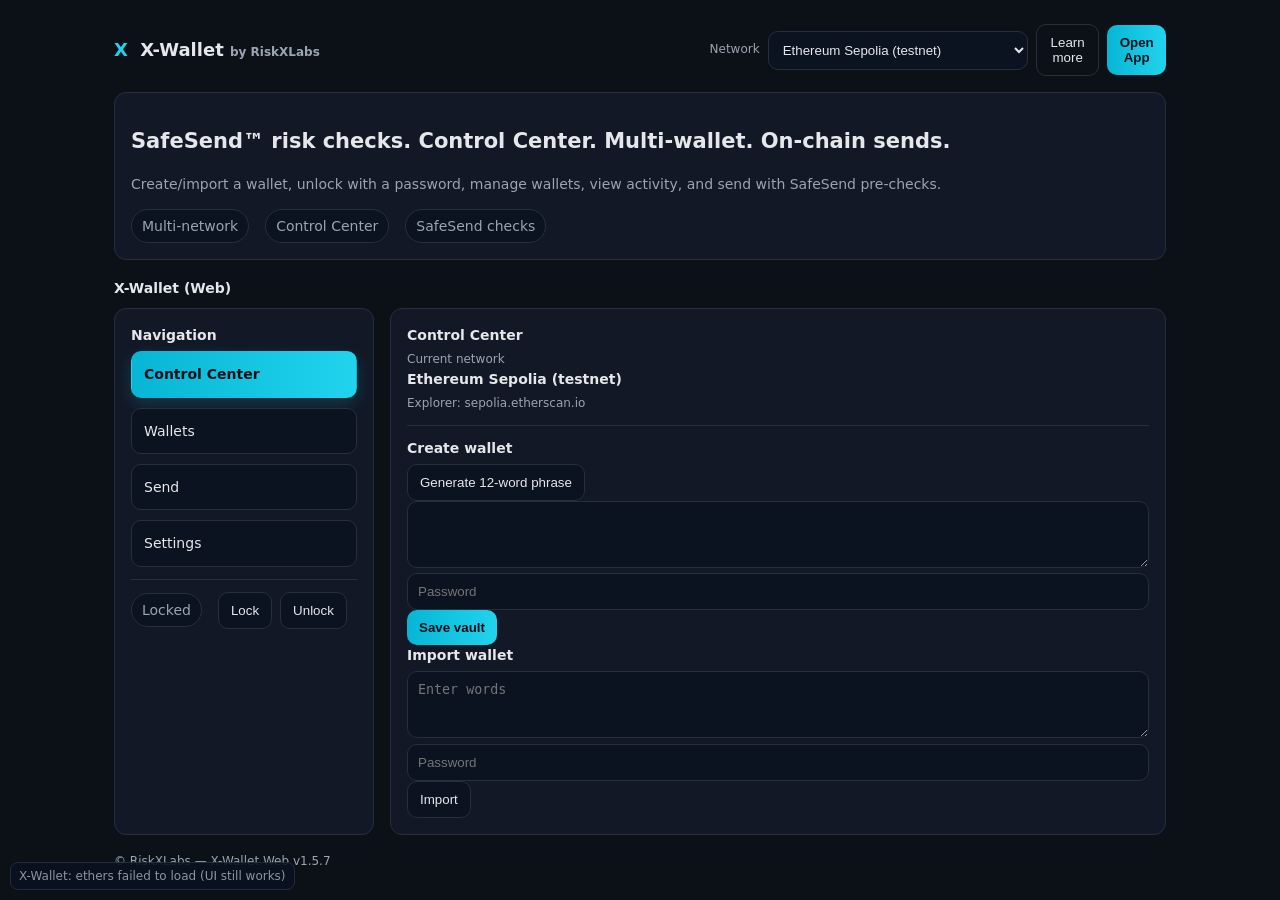
==== commit 23b1e579: "Rename rb.index.html to index.html" ====
--- a/index.html
+++ b/index.html
@@ -1,6 +1,109 @@
 <!doctype html>
-<meta charset="utf-8">
-<title>Redirecting…</title>
-<meta http-equiv="refresh" content="0; url=frontend/index.html">
-<link rel="canonical" href="frontend/index.html">
-<script>location.replace("frontend/index.html");</script>
+<html lang="en">
+<head>
+  <meta charset="utf-8"/>
+  <meta name="viewport" content="width=device-width, initial-scale=1"/>
+  <title>X-Wallet by RiskXLabs — Web v1.5.7</title>
+
+  <!-- CSP: no inline scripts; only self + esm.sh allowed for scripts -->
+  <meta http-equiv="Content-Security-Policy"
+        content="
+          default-src 'self';
+          script-src 'self' https://esm.sh;
+          connect-src 'self'
+                       https://*.g.alchemy.com
+                       https://*.infura.io
+                       https://api.coingecko.com
+                       https://xwalletv1dot2.agedotcom.workers.dev
+                       https://esm.sh;
+          style-src 'self' 'unsafe-inline';
+          img-src 'self' data:;
+          font-src 'self' data:;
+          base-uri 'self';
+          frame-ancestors 'none';
+        ">
+
+  <link rel="stylesheet" href="css/styles.css"/>
+</head>
+<body>
+  <div class="container">
+    <div class="nav">
+      <div class="brand"><span class="x">X</span> X-Wallet <span class="small">by RiskXLabs</span></div>
+      <div class="cta flex">
+        <label for="networkSelect" class="small">Network</label>
+        <select id="networkSelect" style="min-width:180px"></select>
+        <button class="btn ghost" id="ctaLearn">Learn more</button>
+        <button class="btn primary" id="ctaApp">Open App</button>
+      </div>
+    </div>
+
+    <section class="hero card">
+      <div>
+        <h1>SafeSend™ risk checks. Control Center. Multi-wallet. On-chain sends.</h1>
+        <p class="lead">Create/import a wallet, unlock with a password, manage wallets, view activity, and send with SafeSend pre-checks.</p>
+        <div class="flex"><span class="badge">Multi-network</span><span class="badge">Control Center</span><span class="badge">SafeSend checks</span></div>
+      </div>
+    </section>
+
+    <section class="app">
+      <div class="section-title">X-Wallet (Web)</div>
+      <div class="app-grid">
+        <div class="card sidebar">
+          <div class="label">Navigation</div>
+          <div class="item active" data-view="dashboard">Control Center</div>
+          <div class="item" data-view="wallets">Wallets</div>
+          <div class="item" data-view="send">Send</div>
+          <div class="item" data-view="settings">Settings</div>
+          <hr class="sep"/>
+          <div class="flex"><div id="lockState" class="badge">Locked</div><button class="btn" id="btnLock">Lock</button><button class="btn" id="btnUnlock">Unlock</button></div>
+        </div>
+        <div class="card" id="view"></div>
+      </div>
+    </section>
+
+    <footer class="small" style="margin-top:18px;color:var(--muted)">© RiskXLabs — X-Wallet Web v1.5.7</footer>
+  </div>
+
+  <!-- Lock modal -->
+  <div class="lock" id="lockModal">
+    <div class="panel">
+      <div class="label">Unlock your wallet</div>
+      <div class="small">Your secret phrase is encrypted locally. Enter your password to unlock.</div>
+      <div style="height:8px"></div>
+      <input id="unlockPassword" type="password" placeholder="Password"/>
+      <div style="height:8px"></div>
+      <div class="flex"><button class="btn" id="doUnlock">Unlock</button><button class="btn ghost" id="cancelUnlock">Cancel</button></div>
+      <div class="small" id="unlockMsg"></div>
+    </div>
+  </div>
+
+  <!-- Risk Review Modal -->
+  <div id="riskModal" class="modal" aria-hidden="true">
+    <div class="modal__panel">
+      <div class="modal__header">
+        <div class="label">SafeSend risk review</div>
+        <button id="riskClose" class="icon-btn" aria-label="Close">✕</button>
+      </div>
+
+      <div class="risk-meter">
+        <div id="riskMeter" class="risk-meter__scale">
+          <div id="riskMeterBar" class="risk-meter__bar" style="--score:0"></div>
+        </div>
+        <div class="risk-meter__labels"><span>0</span><span>25</span><span>50</span><span>75</span><span>100</span></div>
+        <div id="riskScoreText" class="risk-meter__score">Risk score: 0</div>
+      </div>
+
+      <div id="riskFactors" class="risk-factors small">No notable factors.</div>
+      <div id="riskWarning" class="risk-warning" style="display:none"></div>
+
+      <div class="modal__actions">
+        <button id="riskCancel" class="btn ghost">Cancel</button>
+        <button id="riskProceed" class="btn primary" disabled>Complete transaction</button>
+      </div>
+    </div>
+  </div>
+
+  <!-- Single module entry (no inline code) -->
+  <script type="module" crossorigin src="js/app.js?v=1.5.7"></script>
+</body>
+</html>
--- a/css/styles.css
+++ b/css/styles.css
@@ -0,0 +1,98 @@
+/* === Base =========================================================== */
+:root{
+  --bg:#0c1117; --card:#121826; --text:#e6e7ea; --muted:#9aa4b2;
+  --border:#262f40; --accent:#06b6d4; --accent-2:#22d3ee;
+  --danger:#ef4444; --warn:#f59e0b; --ok:#10b981;
+}
+*{box-sizing:border-box}
+html,body{margin:0;padding:0;background:var(--bg);color:var(--text);font:14px/1.45 system-ui,-apple-system,Segoe UI,Roboto,Inter,Arial,sans-serif}
+a{color:#7dd3fc;text-decoration:none}a:hover{text-decoration:underline}
+.container{max-width:1100px;margin:0 auto;padding:24px}
+
+/* nav / hero / cards / sidebar -------------------------------------- */
+.nav{display:flex;align-items:center;justify-content:space-between;margin-bottom:16px}
+.brand{font-weight:700;font-size:18px}.brand .x{color:var(--accent-2);margin-right:6px}
+.cta .badge{margin-left:8px}
+.hero .lead{color:var(--muted);max-width:850px}
+.badge{display:inline-block;padding:6px 10px;background:#0b1220;border:1px solid var(--border);border-radius:999px;margin-right:8px;color:var(--muted)}
+
+.section-title{font-weight:700;margin:18px 0 10px}
+.app-grid{display:grid;grid-template-columns:260px 1fr;gap:16px}
+.card{background:var(--card);border:1px solid var(--border);border-radius:12px;padding:16px}
+
+/* Sidebar items exactly like 1.4 (button feel + hover) */
+.sidebar .item{
+  padding:12px;border-radius:10px;border:1px solid var(--border);margin-bottom:10px;cursor:pointer;
+  background:#0b1220; transition: border-color .15s, background .15s, transform .05s;
+}
+.sidebar .item:hover{border-color:#334155;background:#0d1524}
+.sidebar .item.active{
+  background:linear-gradient(90deg,var(--accent),var(--accent-2)); color:#041019; border-color:transparent; font-weight:800;
+  box-shadow:0 6px 16px rgba(34,211,238,.18);
+}
+
+/* Shared UI */
+.flex{display:flex;gap:8px;align-items:center}
+.sep{border:none;border-top:1px solid var(--border);margin:12px 0}
+.label{font-weight:700;margin-bottom:6px}
+.small{color:var(--muted);font-size:12px}
+.mono{font-family:ui-monospace,SFMono-Regular,Menlo,Consolas,"Liberation Mono",monospace}
+
+/* buttons / inputs --------------------------------------------------- */
+.btn{background:#0b1220;border:1px solid var(--border);color:var(--text);border-radius:10px;padding:10px 12px;cursor:pointer}
+.btn:hover{border-color:#334155}
+.btn.primary{background:linear-gradient(90deg,var(--accent),var(--accent-2));color:#041019;border:0;font-weight:800}
+.btn.ghost{background:transparent;border:1px solid var(--border)}
+.icon-btn{background:transparent;border:1px solid var(--border);border-radius:8px;color:var(--muted);padding:6px 8px;cursor:pointer}
+.icon-btn:hover{color:var(--text);border-color:#48556a}
+input,select,textarea{width:100%;background:#0b1220;border:1px solid var(--border);color:var(--text);border-radius:10px;padding:10px}
+.table{width:100%;border-collapse:collapse}
+.table th,.table td{border-bottom:1px solid var(--border);padding:10px 6px;text-align:left}
+
+/* lock modal --------------------------------------------------------- */
+.lock{position:fixed;inset:0;background:#0008;display:none;align-items:center;justify-content:center;z-index:60}
+.lock.active{display:flex}
+.lock .panel{background:var(--card);border:1px solid var(--border);border-radius:12px;padding:16px;max-width:420px;width:100%}
+
+/* === Risk Review modal (1.4 styling) ================================ */
+.modal{position:fixed;inset:0;display:none;align-items:center;justify-content:center;background:#0008;z-index:70}
+.modal.active{display:flex}
+.modal__panel{background:var(--card);border:1px solid var(--border);border-radius:14px;max-width:560px;width:100%;padding:18px}
+.modal__header{display:flex;align-items:center;justify-content:space-between;margin-bottom:8px}
+.modal__actions{display:flex;justify-content:flex-end;gap:8px;margin-top:12px}
+
+/* Risk Meter (animated) */
+.risk-meter{margin:6px 0 10px}
+.risk-meter__scale{
+  position:relative;height:18px;border-radius:999px;background:#0b1220;border:1px solid var(--border);overflow:hidden;
+}
+.risk-meter__bar{
+  position:absolute;left:0;top:0;bottom:0;width:calc(var(--score,0)*1%);
+  background:linear-gradient(90deg,#10b981 0% 60%,#f59e0b 60% 85%,#ef4444 85% 100%);
+  border-radius:999px;box-shadow:0 0 4px #000 inset;transition:width .6s ease;
+}
+.risk-meter__labels{display:flex;justify-content:space-between;font-size:12px;color:var(--muted);margin-top:6px}
+.risk-meter__score{margin-top:6px;font-weight:700}
+
+/* Factors ------------------------------------------------------------ */
+.risk-factors{display:grid;gap:8px;margin-top:10px}
+.factor{display:flex;align-items:flex-start;gap:8px;border:1px solid var(--border);border-radius:10px;padding:8px}
+.factor__badge{font-size:12px;padding:4px 8px;border-radius:999px;color:#061416;font-weight:700}
+.factor--low  .factor__badge{background:var(--ok)}
+.factor--medium .factor__badge,
+.factor--med .factor__badge{background:var(--warn)}
+.factor--high .factor__badge{background:var(--danger)}
+
+/* Warning copy ------------------------------------------------------- */
+.risk-warning{border:1px solid #4c1d1d;background:#1b0b0b;border-radius:12px;padding:12px;margin-top:10px;color:#fca5a5}
+.checkbox{display:flex;align-items:center;gap:8px;margin-top:8px}
+
+/* Risk chips on history items --------------------------------------- */
+.chip{display:inline-block;border-radius:999px;padding:2px 8px;font-size:11px;border:1px solid var(--border);margin-left:6px}
+.chip.low{background:#072d26;color:#6ee7b7;border-color:#0f3d35}
+.chip.med{background:#3a2b08;color:#fde68a;border-color:#6b4d0e}
+.chip.high{background:#3b0a0a;color:#fca5a5;border-color:#7f1d1d}
+
+/* send form ---------------------------------------------------------- */
+.send-form{display:grid;grid-template-columns:1fr 1fr 1fr auto;gap:8px;align-items:center}
+@media (max-width:840px){.app-grid{grid-template-columns:1fr}.send-form{grid-template-columns:1fr}}
